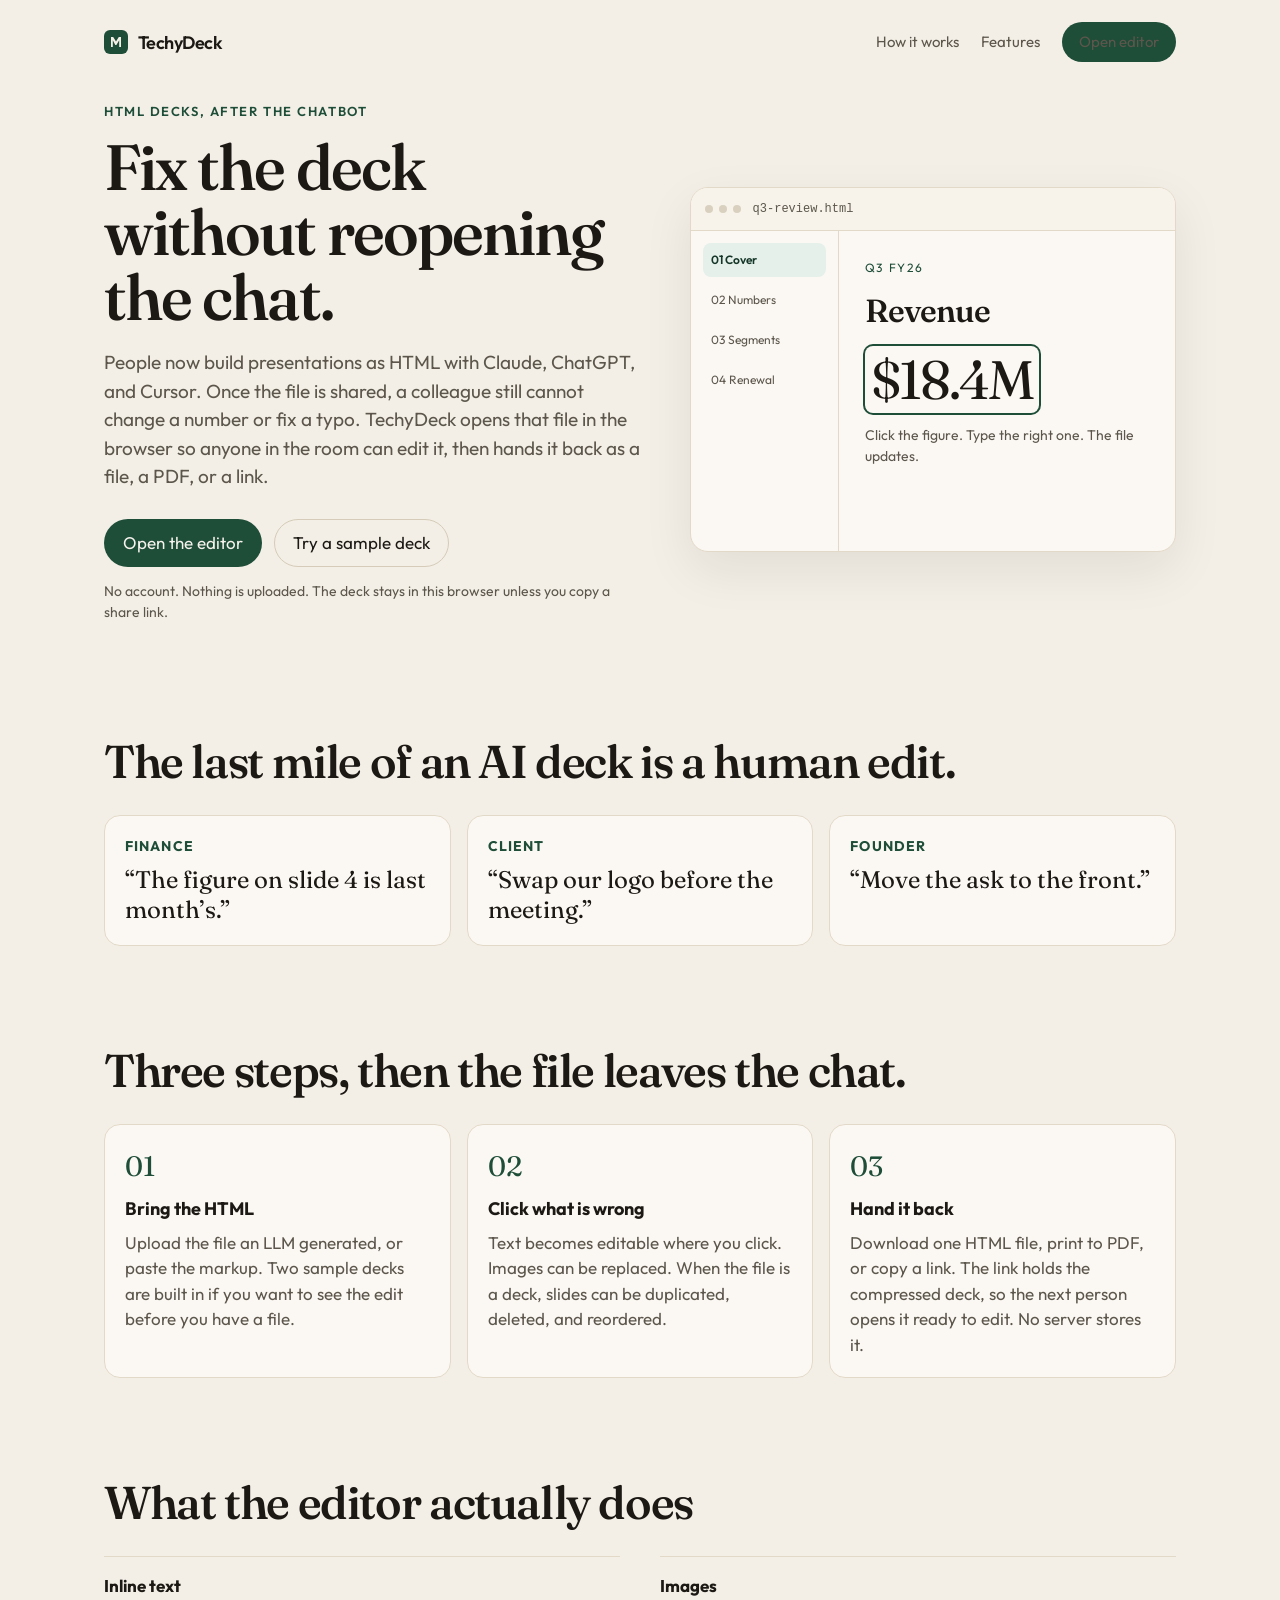
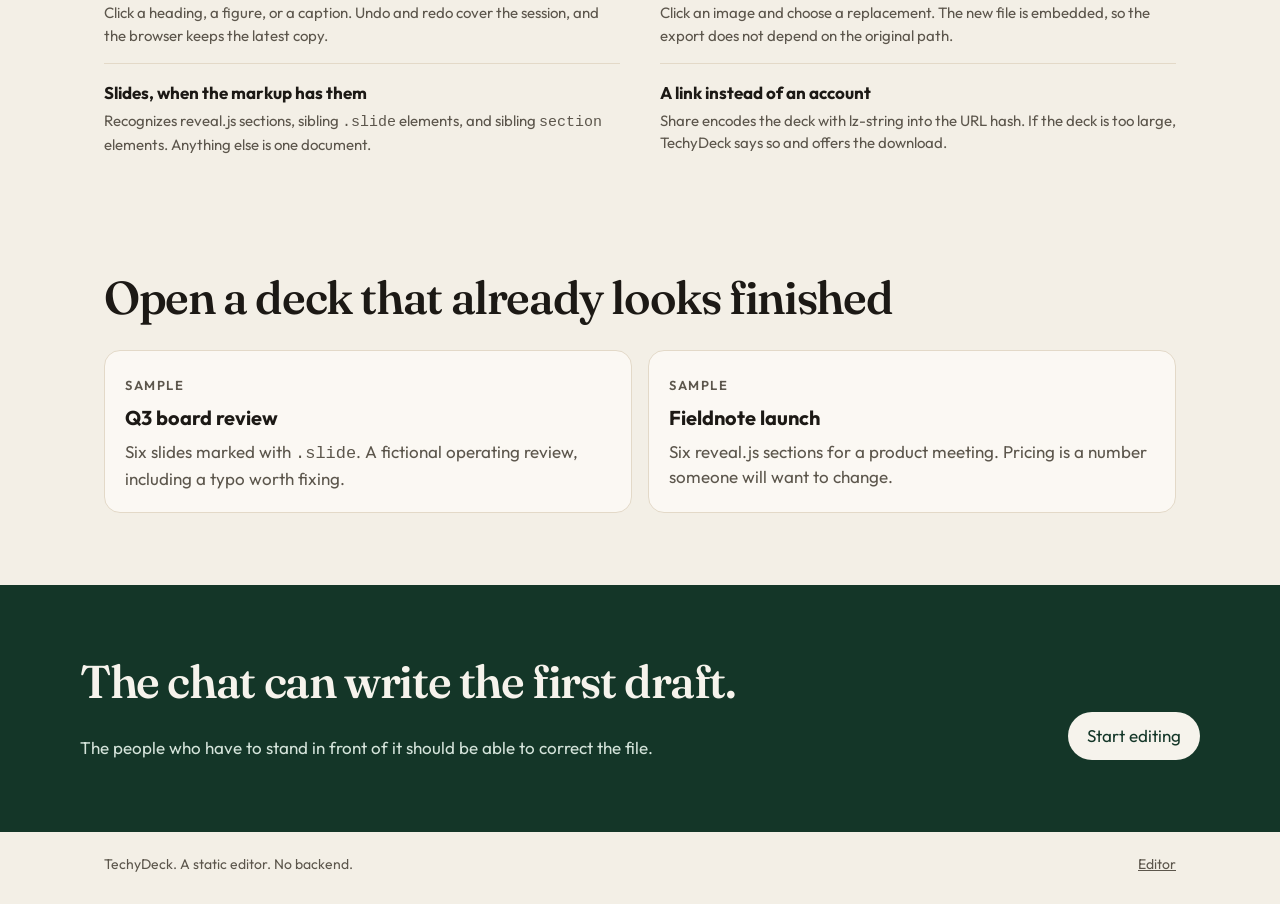
==== index.html @ 2ab6e9f8 "Add TechyDeck, a static editor for HTML presentations. Open an AI-built HTML deck in the browser, co" ====
<!DOCTYPE html>
<html lang="en">
<head>
  <meta charset="utf-8">
  <meta name="viewport" content="width=device-width, initial-scale=1">
  <title>TechyDeck — Edit HTML presentations without going back to the chatbot</title>
  <meta name="description" content="TechyDeck opens AI-built HTML presentations so colleagues can fix a number, swap an image, or reorder slides — then export a file, a PDF, or a link. No account and no server.">
  <meta name="theme-color" content="#1e4d38">
  <link rel="icon" href="favicon.svg" type="image/svg+xml">
  <link rel="preconnect" href="https://fonts.googleapis.com">
  <link rel="preconnect" href="https://fonts.gstatic.com" crossorigin>
  <link href="https://fonts.googleapis.com/css2?family=Fraunces:opsz,wght@9..144,560;9..144,620&family=Outfit:wght@400;500;600&display=swap" rel="stylesheet">
  <link rel="stylesheet" href="css/site.css">
  <link rel="stylesheet" href="css/landing.css">
</head>
<body>
  <a class="skip" href="#content">Skip to content</a>
  <header class="nav">
    <a class="logo" href="index.html">
      <svg viewBox="0 0 24 24" aria-hidden="true"><rect width="24" height="24" rx="6" fill="#1e4d38"/><path d="M7 17V7h2.2l2.8 4.6L14.8 7H17v10h-1.8V10.2L12.4 15h-1.1L8.8 10.2V17z" fill="#f4f0e6"/></svg>
      <span>TechyDeck</span>
    </a>
    <nav class="nav-links" aria-label="Primary">
      <a href="#how">How it works</a>
      <a href="#features">Features</a>
      <a class="btn btn-primary" href="app.html">Open editor</a>
    </nav>
  </header>

  <main id="content">
    <section class="hero">
      <div>
        <p class="eyebrow">HTML decks, after the chatbot</p>
        <h1>Fix the deck without reopening the chat.</h1>
        <p class="lede">People now build presentations as HTML with Claude, ChatGPT, and Cursor. Once the file is shared, a colleague still cannot change a number or fix a typo. TechyDeck opens that file in the browser so anyone in the room can edit it, then hands it back as a file, a PDF, or a link.</p>
        <div class="cta-row">
          <a class="btn btn-primary btn-lg" href="app.html">Open the editor</a>
          <a class="btn btn-ghost btn-lg" href="app.html?sample=quarterly">Try a sample deck</a>
        </div>
        <p class="fine">No account. Nothing is uploaded. The deck stays in this browser unless you copy a share link.</p>
      </div>
      <div class="mock" aria-hidden="true">
        <div class="mock-top">
          <span class="dots"><i></i><i></i><i></i></span>
          <span class="mock-file">q3-review.html</span>
        </div>
        <div class="mock-body">
          <div class="mock-slides">
            <span class="on">01 Cover</span>
            <span>02 Numbers</span>
            <span>03 Segments</span>
            <span>04 Renewal</span>
          </div>
          <div class="mock-slide">
            <p class="kicker">Q3 FY26</p>
            <h2>Revenue</h2>
            <p class="figure"><span>$18.4M</span></p>
            <p class="mock-note">Click the figure. Type the right one. The file updates.</p>
          </div>
        </div>
      </div>
    </section>

    <section class="section" aria-labelledby="problem-title">
      <h2 id="problem-title">The last mile of an AI deck is a human edit.</h2>
      <div class="quotes">
        <article>
          <h3>Finance</h3>
          <p>“The figure on slide 4 is last month’s.”</p>
        </article>
        <article>
          <h3>Client</h3>
          <p>“Swap our logo before the meeting.”</p>
        </article>
        <article>
          <h3>Founder</h3>
          <p>“Move the ask to the front.”</p>
        </article>
      </div>
    </section>

    <section class="section" id="how" aria-labelledby="how-title">
      <h2 id="how-title">Three steps, then the file leaves the chat.</h2>
      <div class="steps">
        <article class="step">
          <span>01</span>
          <h3>Bring the HTML</h3>
          <p>Upload the file an LLM generated, or paste the markup. Two sample decks are built in if you want to see the edit before you have a file.</p>
        </article>
        <article class="step">
          <span>02</span>
          <h3>Click what is wrong</h3>
          <p>Text becomes editable where you click. Images can be replaced. When the file is a deck, slides can be duplicated, deleted, and reordered.</p>
        </article>
        <article class="step">
          <span>03</span>
          <h3>Hand it back</h3>
          <p>Download one HTML file, print to PDF, or copy a link. The link holds the compressed deck, so the next person opens it ready to edit. No server stores it.</p>
        </article>
      </div>
    </section>

    <section class="section" id="features" aria-labelledby="features-title">
      <h2 id="features-title">What the editor actually does</h2>
      <div class="features">
        <div>
          <h3>Inline text</h3>
          <p>Click a heading, a figure, or a caption. Undo and redo cover the session, and the browser keeps the latest copy.</p>
        </div>
        <div>
          <h3>Images</h3>
          <p>Click an image and choose a replacement. The new file is embedded, so the export does not depend on the original path.</p>
        </div>
        <div>
          <h3>Slides, when the markup has them</h3>
          <p>Recognizes reveal.js sections, sibling <code>.slide</code> elements, and sibling <code>section</code> elements. Anything else is one document.</p>
        </div>
        <div>
          <h3>A link instead of an account</h3>
          <p>Share encodes the deck with lz-string into the URL hash. If the deck is too large, TechyDeck says so and offers the download.</p>
        </div>
      </div>
    </section>

    <section class="section" aria-labelledby="samples-title">
      <h2 id="samples-title">Open a deck that already looks finished</h2>
      <div class="sample-row">
        <a class="sample-card" href="app.html?sample=quarterly">
          <span class="eyebrow">Sample</span>
          <strong>Q3 board review</strong>
          <span>Six slides marked with <code>.slide</code>. A fictional operating review, including a typo worth fixing.</span>
        </a>
        <a class="sample-card" href="app.html?sample=launch">
          <span class="eyebrow">Sample</span>
          <strong>Fieldnote launch</strong>
          <span>Six reveal.js sections for a product meeting. Pricing is a number someone will want to change.</span>
        </a>
      </div>
    </section>
  </main>

  <section class="band">
    <div class="band-inner">
      <div>
        <h2>The chat can write the first draft.</h2>
        <p>The people who have to stand in front of it should be able to correct the file.</p>
      </div>
      <a class="btn btn-primary btn-lg" href="app.html">Start editing</a>
    </div>
  </section>

  <footer class="footer">
    <span>TechyDeck. A static editor. No backend.</span>
    <a href="app.html">Editor</a>
  </footer>
  <noscript>TechyDeck’s editor needs JavaScript. It still runs entirely in your browser.</noscript>
</body>
</html>
---- css/site.css ----
:root {
  --paper: #f3efe6;
  --paper-2: #fbf8f3;
  --ink: #1c1915;
  --ink-soft: #5c564c;
  --line: #e3d9c8;
  --green: #1e4d38;
  --green-deep: #143628;
  --moss: #e5f0ea;
  --clay: #9a3f1d;
  --shadow: 0 18px 50px rgba(28, 25, 21, 0.08);
  --serif: Fraunces, "Iowan Old Style", Palatino, Georgia, serif;
  --sans: Outfit, "Segoe UI", Helvetica, Arial, sans-serif;
  --mono: ui-monospace, "SFMono-Regular", Menlo, Consolas, monospace;
}

* { box-sizing: border-box; }

html { scroll-behavior: smooth; }

body {
  margin: 0;
  background: var(--paper);
  color: var(--ink);
  font-family: var(--sans);
  font-size: 17px;
  line-height: 1.5;
}

::selection { background: #cfe0d6; }

img { max-width: 100%; }

a { color: inherit; }

button, input, textarea { font: inherit; color: inherit; }

button { cursor: pointer; }

:focus-visible {
  outline: 2px solid var(--green);
  outline-offset: 2px;
}

.skip {
  position: absolute;
  left: 12px;
  top: -48px;
  background: white;
  color: var(--ink);
  padding: 8px 12px;
  z-index: 20;
  border-radius: 8px;
}

.skip:focus { top: 12px; }

.logo {
  display: inline-flex;
  align-items: center;
  gap: 10px;
  color: var(--ink);
  text-decoration: none;
  font-weight: 600;
  letter-spacing: -0.03em;
  font-size: 18px;
}

.logo svg { width: 24px; height: 24px; flex: none; }

.btn {
  display: inline-flex;
  align-items: center;
  justify-content: center;
  gap: 8px;
  border-radius: 999px;
  border: 1px solid transparent;
  padding: 10px 16px;
  text-decoration: none;
  line-height: 1.2;
  background: transparent;
}

.btn-primary { background: var(--green); color: #f6f3ec; }
.btn-primary:hover { background: var(--green-deep); }

.btn-ghost {
  border-color: #d5cbb8;
  background: transparent;
  color: var(--ink);
}

.btn-ghost:hover { background: rgba(30, 77, 56, 0.06); }

.btn-lg { padding: 13px 18px; }

button:disabled { opacity: 0.45; cursor: not-allowed; }

@media (prefers-reduced-motion: reduce) {
  html { scroll-behavior: auto; }
  * { transition: none !important; }
}
---- css/landing.css ----
body {
  background:
    radial-gradient(900px 420px at 90% -10%, rgba(30, 77, 56, 0.08), transparent 60%),
    var(--paper);
}

.nav {
  display: flex;
  align-items: center;
  justify-content: space-between;
  gap: 16px;
  max-width: 1120px;
  margin: 0 auto;
  padding: 22px 24px;
}

.nav-links {
  display: flex;
  align-items: center;
  gap: 22px;
}

.nav-links a {
  text-decoration: none;
  color: var(--ink-soft);
  font-size: 15px;
}

.nav-links a:hover { color: var(--ink); }

.hero {
  max-width: 1120px;
  margin: 0 auto;
  padding: 18px 24px 72px;
  display: grid;
  grid-template-columns: minmax(0, 1.05fr) minmax(280px, 0.95fr);
  gap: 48px;
  align-items: center;
}

.eyebrow {
  margin: 0 0 12px;
  color: var(--green);
  font-size: 13px;
  font-weight: 600;
  letter-spacing: 0.12em;
  text-transform: uppercase;
}

h1 {
  margin: 0;
  font-family: var(--serif);
  font-weight: 560;
  font-size: clamp(40px, 5vw, 68px);
  line-height: 1.02;
  letter-spacing: -0.03em;
}

.lede {
  font-size: 19px;
  color: var(--ink-soft);
  max-width: 42rem;
}

.cta-row {
  display: flex;
  flex-wrap: wrap;
  gap: 12px;
  margin: 28px 0 12px;
}

.fine { color: var(--ink-soft); font-size: 14px; }

.mock {
  background: var(--paper-2);
  border: 1px solid var(--line);
  border-radius: 18px;
  box-shadow: var(--shadow);
  overflow: hidden;
}

.mock-top {
  display: flex;
  align-items: center;
  gap: 12px;
  padding: 12px 14px;
  border-bottom: 1px solid var(--line);
  background: #f7f3ea;
}

.dots { display: flex; gap: 6px; }
.dots i {
  width: 8px;
  height: 8px;
  border-radius: 50%;
  background: #d9d0c0;
  display: block;
}

.mock-file {
  font-family: var(--mono);
  font-size: 12px;
  color: var(--ink-soft);
}

.mock-body { display: grid; grid-template-columns: 148px 1fr; min-height: 320px; }

.mock-slides {
  border-right: 1px solid var(--line);
  padding: 12px;
  display: flex;
  flex-direction: column;
  gap: 6px;
  font-size: 12px;
  color: var(--ink-soft);
}

.mock-slides span {
  padding: 8px 8px;
  border-radius: 8px;
}

.mock-slides .on {
  background: var(--moss);
  color: var(--green-deep);
  font-weight: 600;
}

.mock-slide { padding: 28px 26px; }

.mock-slide .kicker {
  margin: 0;
  font-size: 12px;
  letter-spacing: 0.14em;
  text-transform: uppercase;
  color: var(--green);
}

.mock-slide h2 {
  margin: 10px 0 0;
  font-family: var(--serif);
  font-weight: 560;
  font-size: 32px;
  letter-spacing: -0.03em;
}

.figure {
  margin: 18px 0 0;
  font-family: var(--serif);
  font-size: 54px;
  letter-spacing: -0.04em;
  line-height: 1;
}

.figure span {
  box-shadow: 0 0 0 2px var(--green);
  border-radius: 8px;
  padding: 0 6px;
}

.mock-note { margin: 18px 0 0; color: var(--ink-soft); font-size: 14px; }

.section {
  max-width: 1120px;
  margin: 0 auto;
  padding: 28px 24px 72px;
}

.section h2, .band h2 {
  font-family: var(--serif);
  font-weight: 560;
  font-size: clamp(32px, 4vw, 46px);
  letter-spacing: -0.03em;
  line-height: 1.08;
  margin: 0 0 28px;
}

.quotes {
  display: grid;
  grid-template-columns: repeat(3, 1fr);
  gap: 16px;
}

.quotes article, .sample-card, .step {
  background: var(--paper-2);
  border: 1px solid var(--line);
  border-radius: 16px;
  padding: 20px;
}

.quotes h3 {
  margin: 0 0 8px;
  font-size: 14px;
  letter-spacing: 0.08em;
  text-transform: uppercase;
  color: var(--green);
}

.quotes p { margin: 0; font-family: var(--serif); font-size: 24px; line-height: 1.25; }

.steps {
  display: grid;
  grid-template-columns: repeat(3, 1fr);
  gap: 16px;
}

.step span {
  display: block;
  font-family: var(--serif);
  font-size: 28px;
  color: var(--green);
  margin-bottom: 8px;
}

.step h3 { margin: 0 0 8px; font-size: 18px; }
.step p { margin: 0; color: var(--ink-soft); }

.features {
  display: grid;
  grid-template-columns: 1fr 1fr;
  gap: 0 40px;
}

.features div {
  padding: 16px 0;
  border-top: 1px solid var(--line);
}

.features h3 { margin: 0 0 4px; font-size: 17px; }
.features p { margin: 0; color: var(--ink-soft); font-size: 15px; }

.sample-row {
  display: grid;
  grid-template-columns: 1fr 1fr;
  gap: 16px;
}

.sample-card {
  display: block;
  text-decoration: none;
  color: inherit;
}

.sample-card:hover { border-color: #b7c9be; background: #fff; }

.sample-card strong { display: block; font-size: 20px; margin: 6px 0; }
.sample-card span { color: var(--ink-soft); }

.band {
  background: var(--green-deep);
  color: #f6f3ec;
  padding: 72px 24px;
}

.band-inner {
  max-width: 1120px;
  margin: 0 auto;
  display: flex;
  justify-content: space-between;
  gap: 24px;
  align-items: end;
}

.band p { margin: 0; max-width: 36rem; color: #d5e4db; }
.band .btn-primary { background: #f6f3ec; color: var(--green-deep); }
.band .btn-primary:hover { background: white; }

.footer {
  display: flex;
  justify-content: space-between;
  gap: 12px;
  max-width: 1120px;
  margin: 0 auto;
  padding: 22px 24px 32px;
  color: var(--ink-soft);
  font-size: 14px;
}

.footer a { color: var(--ink-soft); }

@media (max-width: 860px) {
  .hero, .quotes, .steps, .features, .sample-row, .band-inner, .mock-body {
    grid-template-columns: 1fr;
  }
  .nav-links a:not(.btn) { display: none; }
  .band-inner { align-items: start; flex-direction: column; }
  .mock-slides { flex-direction: row; overflow: auto; border-right: 0; border-bottom: 1px solid var(--line); }
}
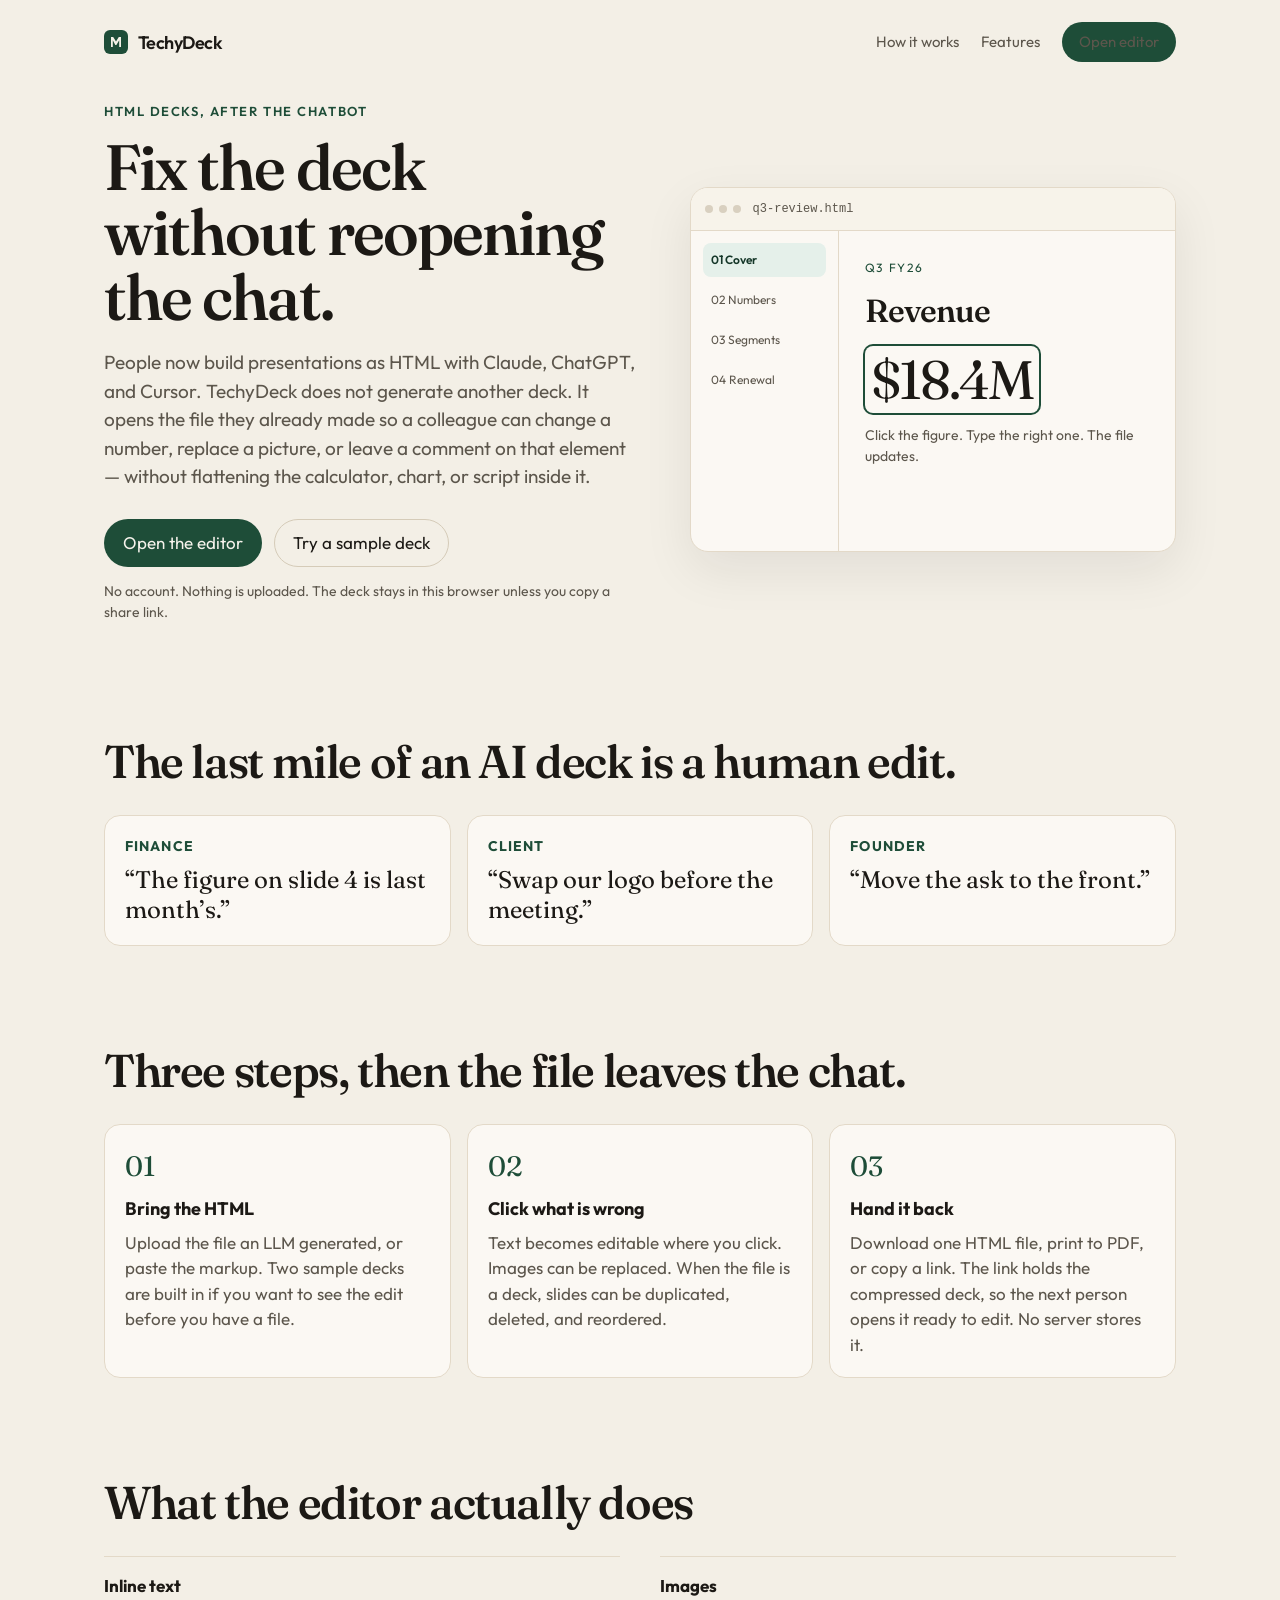
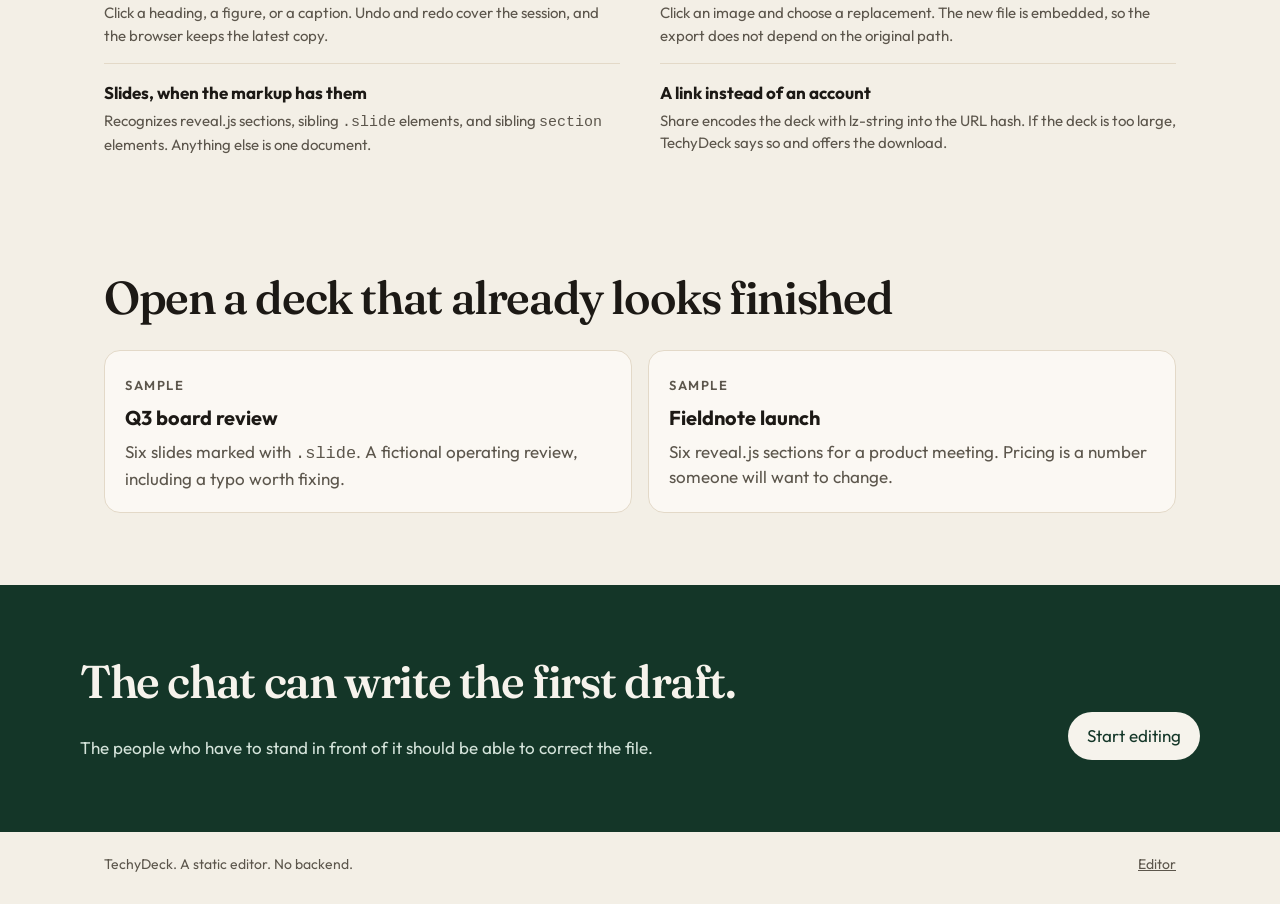
==== commit df3c9f47: "Keep imported HTML interactive and add anchored comments. Text and image edits update anchored eleme" ====
--- a/index.html
+++ b/index.html
@@ -32,7 +32,7 @@
       <div>
         <p class="eyebrow">HTML decks, after the chatbot</p>
         <h1>Fix the deck without reopening the chat.</h1>
-        <p class="lede">People now build presentations as HTML with Claude, ChatGPT, and Cursor. Once the file is shared, a colleague still cannot change a number or fix a typo. TechyDeck opens that file in the browser so anyone in the room can edit it, then hands it back as a file, a PDF, or a link.</p>
+        <p class="lede">People now build presentations as HTML with Claude, ChatGPT, and Cursor. TechyDeck does not generate another deck. It opens the file they already made so a colleague can change a number, replace a picture, or leave a comment on that element — without flattening the calculator, chart, or script inside it.</p>
         <div class="cta-row">
           <a class="btn btn-primary btn-lg" href="app.html">Open the editor</a>
           <a class="btn btn-ghost btn-lg" href="app.html?sample=quarterly">Try a sample deck</a>
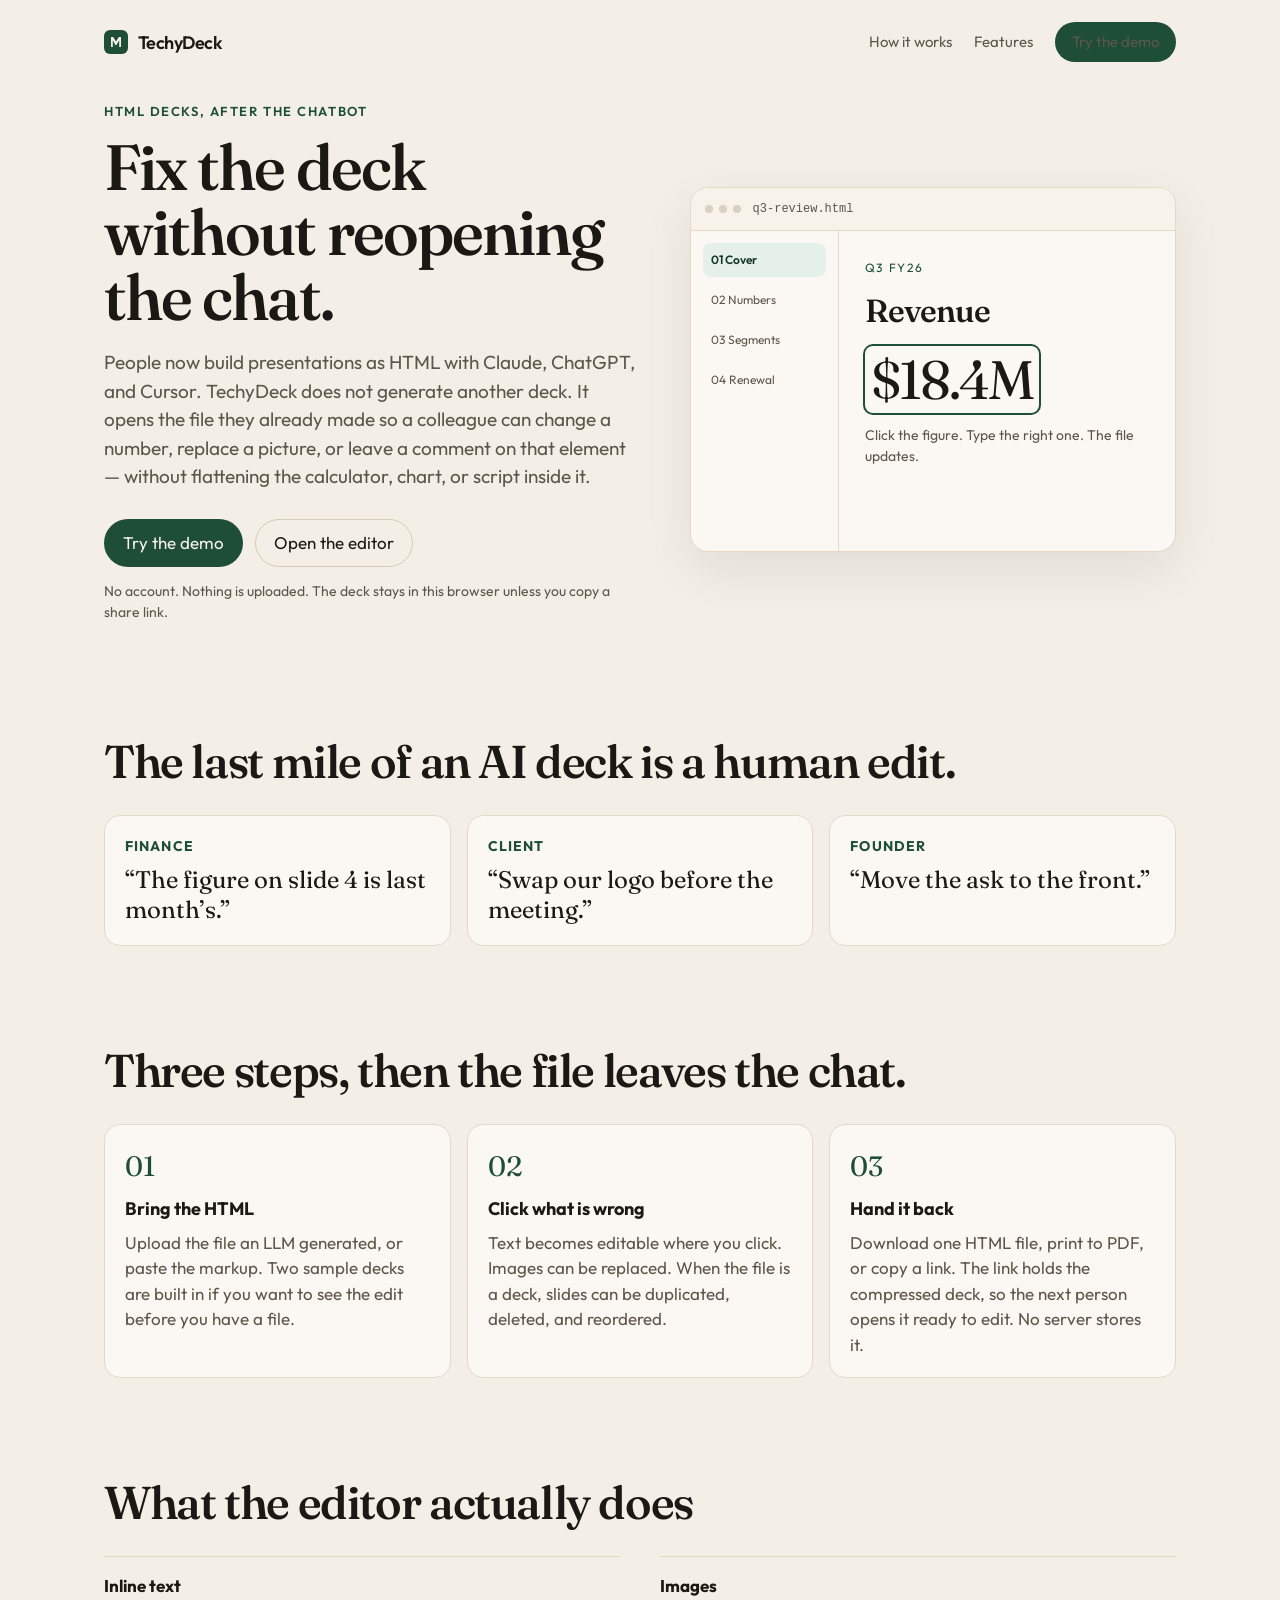
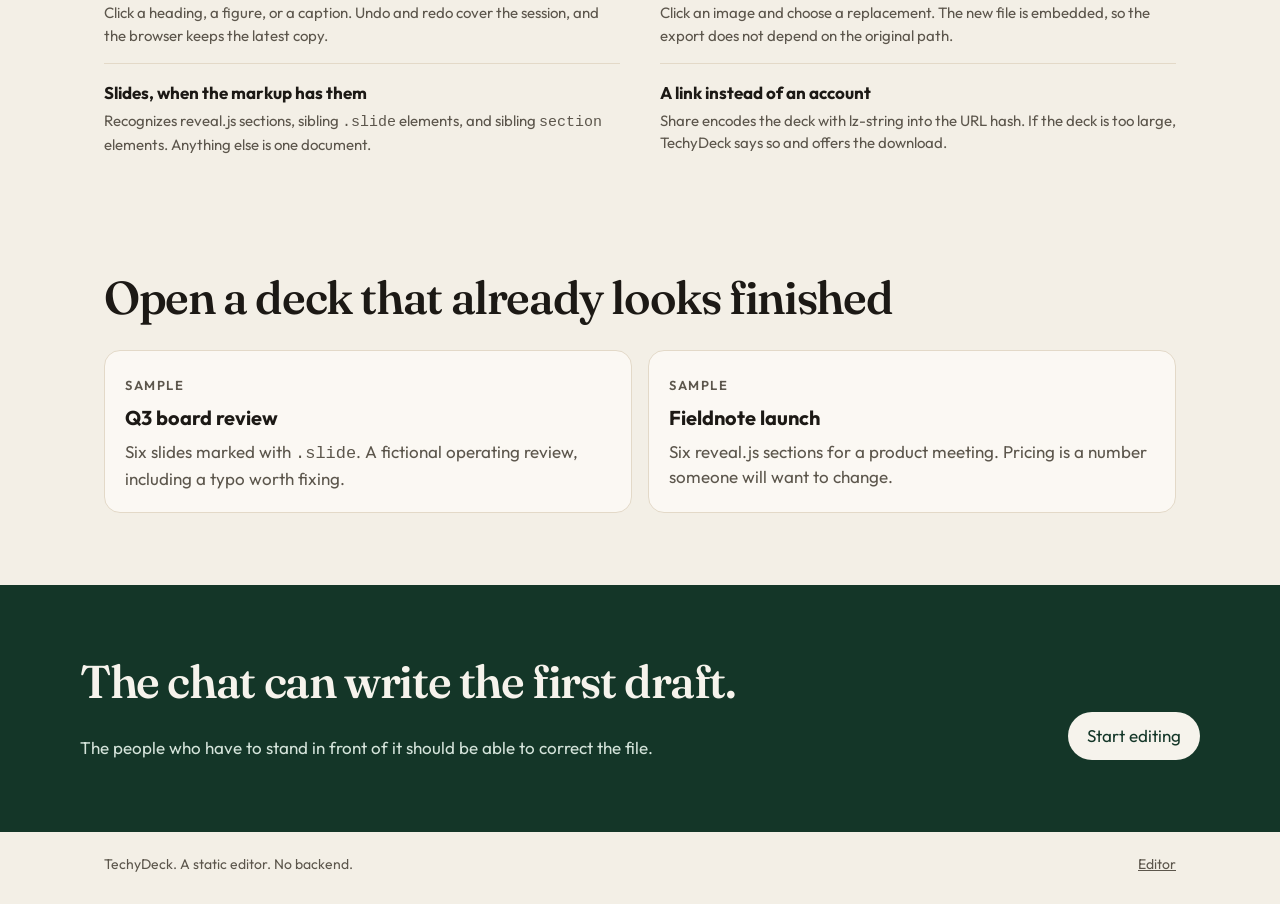
==== commit 715ffb6f: "Add a design-first demo that opens on a sample deck. The demo is a separate page so the existing edi" ====
--- a/index.html
+++ b/index.html
@@ -23,7 +23,7 @@
     <nav class="nav-links" aria-label="Primary">
       <a href="#how">How it works</a>
       <a href="#features">Features</a>
-      <a class="btn btn-primary" href="app.html">Open editor</a>
+          <a class="btn btn-primary" href="demo.html">Try the demo</a>
     </nav>
   </header>
 
@@ -34,8 +34,8 @@
         <h1>Fix the deck without reopening the chat.</h1>
         <p class="lede">People now build presentations as HTML with Claude, ChatGPT, and Cursor. TechyDeck does not generate another deck. It opens the file they already made so a colleague can change a number, replace a picture, or leave a comment on that element — without flattening the calculator, chart, or script inside it.</p>
         <div class="cta-row">
-          <a class="btn btn-primary btn-lg" href="app.html">Open the editor</a>
-          <a class="btn btn-ghost btn-lg" href="app.html?sample=quarterly">Try a sample deck</a>
+          <a class="btn btn-primary btn-lg" href="demo.html">Try the demo</a>
+          <a class="btn btn-ghost btn-lg" href="app.html">Open the editor</a>
         </div>
         <p class="fine">No account. Nothing is uploaded. The deck stays in this browser unless you copy a share link.</p>
       </div>
